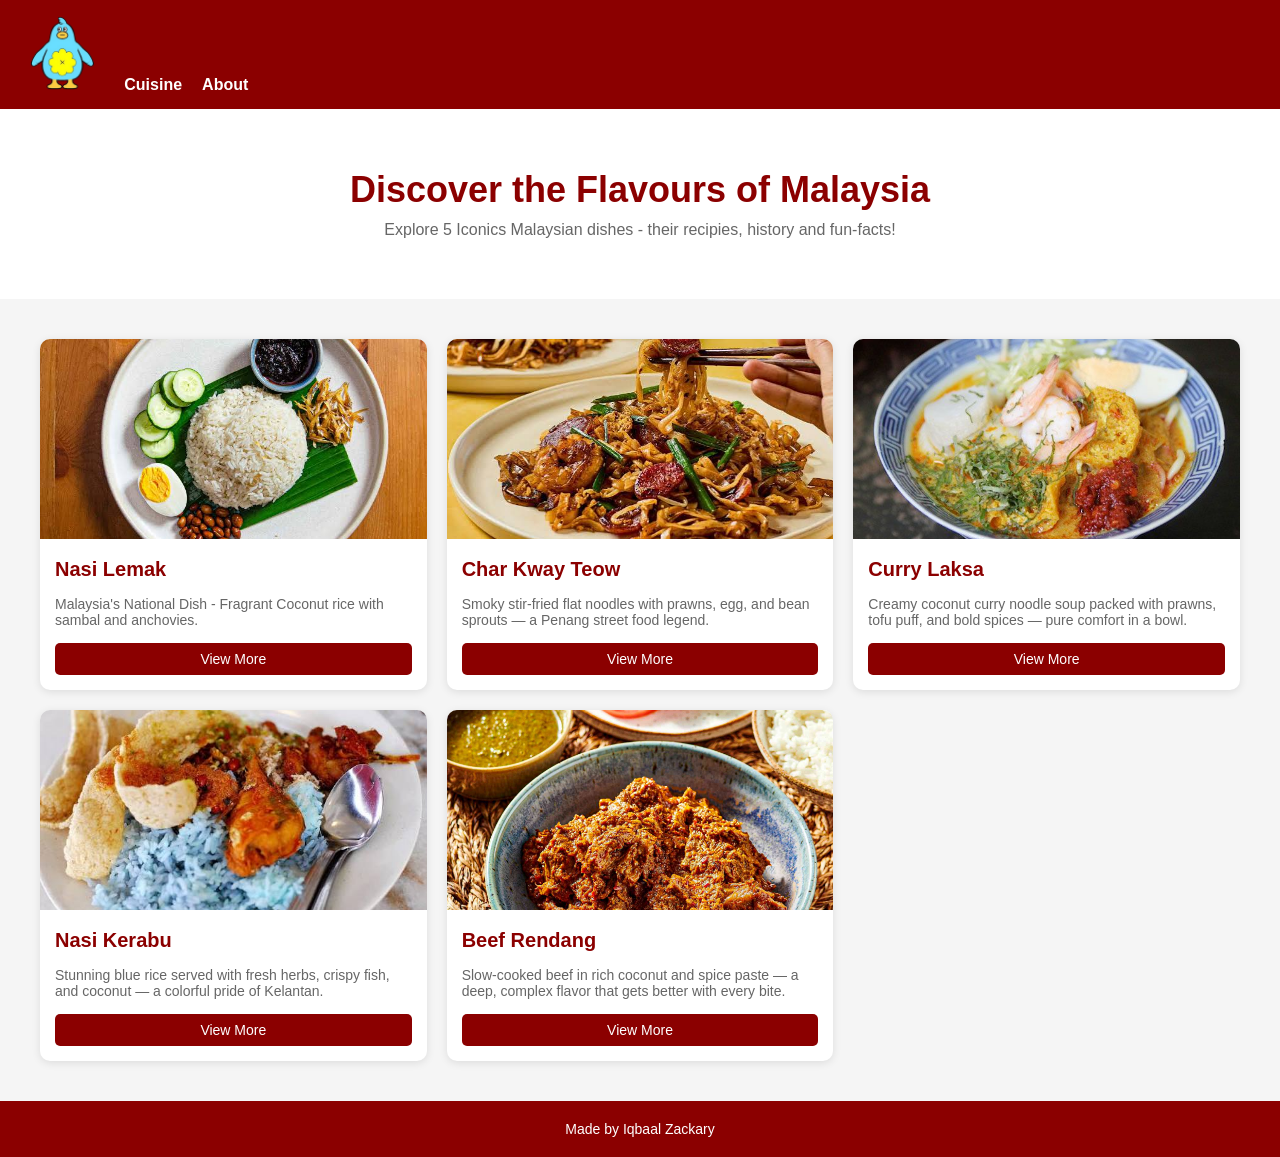
==== index.html @ 82c17782 "Bruh" ====
<!DOCTYPE html>
<html lang="en">
    <head>
        <meta charset="UTF-8" />
        <meta name="viewport" content="width=device-width, initial-scale=1.0" />
        <title>Malaysia_Cuisine</title>
        <link rel="stylesheet" href="style.css" />
    </head>

    <!-- Navigation Bar-->
    <body>
        <nav>
            <a href="../Malaysia_Cuisines/index.html">
                <img src="../Photos/logo.png" alt="Malaysia_Cuisine Logo" class="logo" />
            </a>
            <ul>
                <li><a href="../Malaysia_Cuisines/cuisines.html">Cuisine</a></li>
                <li><a href="../Malaysia_Cuisines/about.html">About</a></li>
            </ul>
        </nav>

        <!-- Greetings Section -->
        <section class="greetings">
            <h2>Discover the Flavours of Malaysia</h2>
            <p>Explore 5 Iconics Malaysian dishes - their recipies, history and fun-facts!</p>
        </section>

        <!-- Food Cards -->
        <section class="food-list">

            <div class="food-card">
                <img src="Photos/nasi_lemak.jpg" alt="Nasi Lemak" />
                <h3>Nasi Lemak</h3>
                <p>Malaysia's National Dish - Fragrant Coconut rice with sambal and anchovies.</p>
                <a href="Cuisines/nasi_lemak.html">View More</a>
            </div>

            <div class="food-card">
                <img src="Photos/char_kway_teow.jpg" alt="Char Kway Teow" />
                <h3>Char Kway Teow</h3>
                <p>Smoky stir-fried flat noodles with prawns, egg, and bean sprouts — a Penang street food legend.</p>
                <a href="Cuisines/char_kway_teow.html">View More</a>
            </div>

            <div class="food-card">
                <img src="Photos/curry_laksa.jpg" alt="Curry Laksa" />
                <h3>Curry Laksa</h3>
                <p>Creamy coconut curry noodle soup packed with prawns, tofu puff, and bold spices — pure comfort in a bowl.</p>
                <a href="Cuisines/curry_laksa.html">View More</a>
            </div>

            <div class="food-card">
                <img src="Photos/nasi_kerabu.jpg" alt="Nasi Kerabu" />
                <h3>Nasi Kerabu</h3>
                <p>Stunning blue rice served with fresh herbs, crispy fish, and coconut — a colorful pride of Kelantan.</p>
                <a href="Cuisines/nasi_kerabu.html">View More</a>
            </div>

            <div class="food-card">
                <img src="Photos/beef_rendang.jpg" alt="Beef Rendang" />
                <h3>Beef Rendang</h3>
                <p>Slow-cooked beef in rich coconut and spice paste — a deep, complex flavor that gets better with every bite.</p>
                <a href="Cuisines/beef_rendang.html">View More</a>
            </div>

        </section>

        <footer>
            <p>Made by Iqbaal Zackary</p>
        </footer>
    </body>

</html>
---- style.css ----
/* Reset */
* {
    margin: 0;
    padding: 0;
    box-sizing: border-box;
}

/* Body */
body {
    font-family: Arial, sans-serif;
    background: #f5f5f5;
    color: #333;
    overflow-x: hidden;
}

/* Navbar */
nav {
    background-color: #8b0000;
    padding: 15px 30px;
    display: flex;
    justify-content: flex-start;
    align-items: flex-end;
    gap: 30px;
}

.logo {
    height: 75px;
    width: auto;
    max-height: 75px;
}

nav ul {
    color: white;
    text-decoration: none;
    font-size: 16px;
    font-weight: bold;
    list-style: none;
    display: flex;
    gap: 20px;
}

nav li a {
    color: white;
    text-decoration: none;
    font-size: 16px;
}

nav ul li a:hover {
    color: #ffd700
}

nav ul {
    list-style: none;
    display: flex;
    gap: 20px;
}

/* Greetings Section */
.greetings {
    text-align: center;
    padding: 60px 20px;
    background-color: #fff;
}

.greetings h2 {
    font-size: 36px;
    margin-bottom: 10px;
    color: #8b0000;
}

.greetings p {
    font-size: 16px;
    color: #666;
}

/* Food Cards */
.food-list {
    display: grid;
    grid-template-columns: repeat(3, 1fr);
    gap: 20px;
    padding: 40px;
}

.food-card {
    background-color: white;
    border-radius: 10px;
    overflow: hidden;
    box-shadow: 0 2px 8px rgba(0, 0, 0, 0.1);
}

.food-card img {
    width: 100%;
    height: 200px;
    object-fit: cover;
}

.food-card h3 {
    font-size: 20px;
    padding: 15px 15px 15px;
    color: #8b0000;
}

.food-card p {
    font-size: 14px;
    padding: 0 15px 15px;
    color: #666;
}

.food-card a:hover {
    background-color: #ffd700;
    color: #333;
}
.food-card a {
    display: block;
    margin: 0 15px 15px;
    padding: 8px;
    text-align: center;
    background-color: #8b0000;
    color: white;
    text-decoration: none;
    border-radius: 5px;
    font-size: 14px;
}

/* Footer */
footer {
    text-align: center;
    padding: 20px;
    background-color: #8b0000;
    color: white;
    font-size: 14px;
}

/* Cuisine */
/* Dish Hero */
.dish-hero {
    position: relative;
    text-align: center;
}

.dish-hero img {
    width: 100%;
    height: 400px;
    object-fit: cover;
    display: block;
}

.dish-hero h1 {
    position: absolute;
    bottom: 20px;
    left: 50%;
    transform: translate(-50%);
    color: white;
    font-size: 48px;
    text-shadow: 2px 2px 8px rgba(0,0,0,0.8);
}

.dish-hero p {
    position: absolute;
    bottom: 10px;
    left: 50%;
    transform: translateX(-50%);
    color: #ffd700;
    font-size: 16px;
    text-shadow: 1px 1px 4px rgba(0,0,0,0.8);
    white-space: nowrap;
}

/* Dish Content */
.dish-content {
    max-width: 800px;
    margin: 0 auto;
    padding: 40px 20px;
}

/* Each Section */
.dish-section {
    margin-bottom: 40px;
    border-bottom:  1px solid #eee;
    padding-bottom: 40px;
}

.dish-section h2 {
    font-size: 28px;
    color: #8b0000;
    margin-bottom: 15px;
}

.dish-section h2 {
    font-size: 28px;
    color: #8b0000;
    margin-bottom: 15px;
}

.dish-section h3  {
    font-size: 18px;
    color: #333;
    margin-bottom: 15px 0 10px;
}

.dish-section p {
    font-size: 15px;
    line-height: 1.8;
    color: #555;
}

.dish-section ul, .dish-section ol {
    padding-left: 20px;
    margin-top: 10px;
    color: #555;
    font-size: 15px;
    line-height: 2;
}
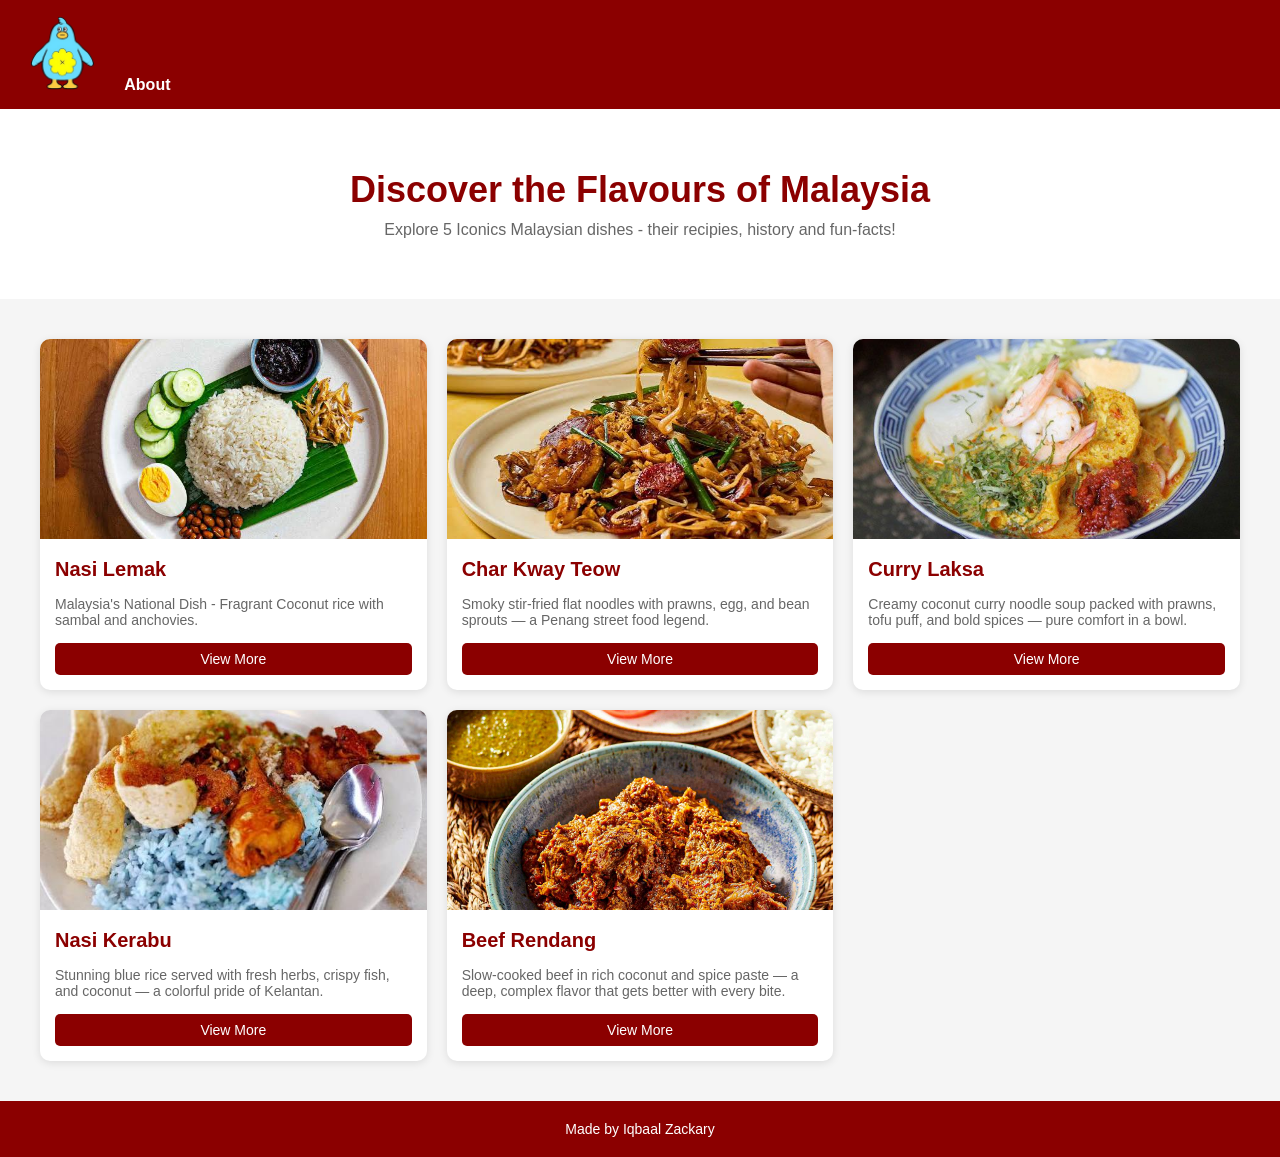
==== commit 84c931d3: "Delete Cuisine" ====
--- a/index.html
+++ b/index.html
@@ -14,7 +14,6 @@
                 <img src="../Photos/logo.png" alt="Malaysia_Cuisine Logo" class="logo" />
             </a>
             <ul>
-                <li><a href="../Malaysia_Cuisines/cuisines.html">Cuisine</a></li>
                 <li><a href="../Malaysia_Cuisines/about.html">About</a></li>
             </ul>
         </nav>
--- a/style.css
+++ b/style.css
@@ -149,19 +149,20 @@
     position: absolute;
     bottom: 20px;
     left: 50%;
-    transform: translate(-50%);
+    transform: translateX(-50%);
     color: white;
     font-size: 48px;
     text-shadow: 2px 2px 8px rgba(0,0,0,0.8);
+    white-space: nowrap;
 }
 
 .dish-hero p {
     position: absolute;
-    bottom: 10px;
+    bottom: 5px;
     left: 50%;
     transform: translateX(-50%);
     color: #ffd700;
-    font-size: 16px;
+    font-size: 14px;
     text-shadow: 1px 1px 4px rgba(0,0,0,0.8);
     white-space: nowrap;
 }
@@ -195,7 +196,7 @@
 .dish-section h3  {
     font-size: 18px;
     color: #333;
-    margin-bottom: 15px 0 10px;
+    margin: 15px 0 10px;
 }
 
 .dish-section p {
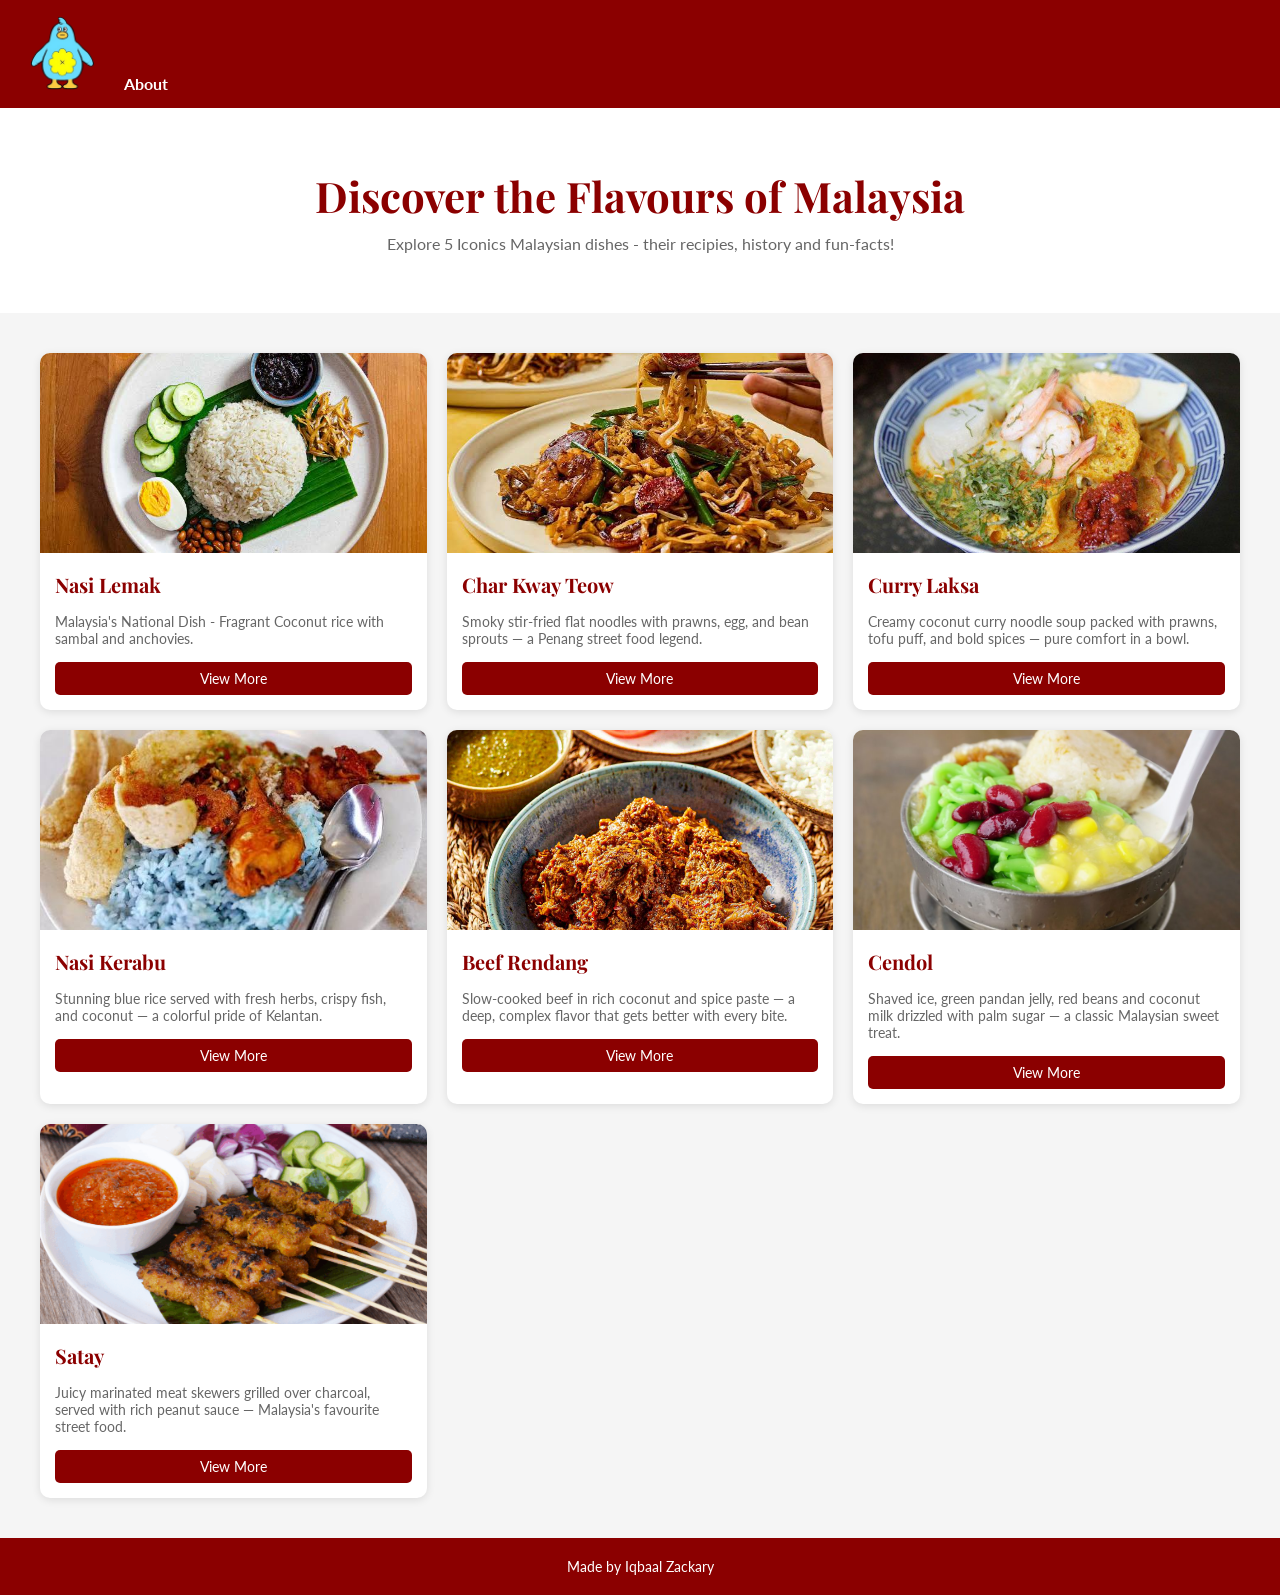
==== commit 73c6c85a: "Satay, Cendol" ====
--- a/index.html
+++ b/index.html
@@ -10,11 +10,11 @@
     <!-- Navigation Bar-->
     <body>
         <nav>
-            <a href="../Malaysia_Cuisines/index.html">
-                <img src="../Photos/logo.png" alt="Malaysia_Cuisine Logo" class="logo" />
+            <a href="index.html">
+                <img src="Photos/logo.png" alt="Malaysia_Cuisine Logo" class="logo" />
             </a>
             <ul>
-                <li><a href="../Malaysia_Cuisines/about.html">About</a></li>
+                <li><a href="about.html">About</a></li>
             </ul>
         </nav>
 
@@ -62,6 +62,20 @@
                 <a href="Cuisines/beef_rendang.html">View More</a>
             </div>
 
+            <div class="food-card">
+                <img src="Photos/cendol.jpg" alt="Cendol" />
+                <h3>Cendol</h3>
+                <p>Shaved ice, green pandan jelly, red beans and coconut milk drizzled with palm sugar — a classic Malaysian sweet treat.</p>
+                <a href="Cuisines/cendol.html">View More</a>
+            </div>
+
+            <div class="food-card">
+                <img src="Photos/satay.png" alt="Satay" />
+                <h3>Satay</h3>
+                <p>Juicy marinated meat skewers grilled over charcoal, served with rich peanut sauce — Malaysia's favourite street food.</p>
+                <a href="Cuisines/satay.html">View More</a>
+            </div>
+
         </section>
 
         <footer>
--- a/style.css
+++ b/style.css
@@ -1,3 +1,5 @@
+@import url('https://fonts.googleapis.com/css2?family=Playfair+Display:wght@400;700&family=Lato:wght@300;400;700&display=swap');
+
 /* Reset */
 * {
     margin: 0;
@@ -7,7 +9,7 @@
 
 /* Body */
 body {
-    font-family: Arial, sans-serif;
+    font-family: 'Lato', sans-serif;
     background: #f5f5f5;
     color: #333;
     overflow-x: hidden;
@@ -25,6 +27,7 @@
 
 .logo {
     height: 75px;
+    
     width: auto;
     max-height: 75px;
 }
@@ -63,7 +66,8 @@
 }
 
 .greetings h2 {
-    font-size: 36px;
+    font-family: 'Playfair Display', serif;
+    font-size: 42px;
     margin-bottom: 10px;
     color: #8b0000;
 }
@@ -95,6 +99,7 @@
 }
 
 .food-card h3 {
+    font-family: 'Playfair Display', serif;
     font-size: 20px;
     padding: 15px 15px 15px;
     color: #8b0000;
@@ -146,6 +151,7 @@
 }
 
 .dish-hero h1 {
+    font-family: 'Playfair Display', serif;
     position: absolute;
     bottom: 20px;
     left: 50%;
@@ -182,12 +188,7 @@
 }
 
 .dish-section h2 {
-    font-size: 28px;
-    color: #8b0000;
-    margin-bottom: 15px;
-}
-
-.dish-section h2 {
+    font-family: 'Playfair Display', serif;
     font-size: 28px;
     color: #8b0000;
     margin-bottom: 15px;
@@ -211,4 +212,103 @@
     color: #555;
     font-size: 15px;
     line-height: 2;
+}
+
+.about-content {
+    max-width: 800px;
+    margin: 0 auto;
+    padding: 40px 20px;
+}
+
+.about-section {
+    margin-bottom: 40px;
+    border-bottom: 1px solid #eee;
+    padding-bottom: 40px;
+}
+
+.about-section h2 {
+    font-size: 28px;
+    color: #8b0000;
+    margin-bottom: 15px;
+}
+
+.about-section p {
+    font-size: 15px;
+    line-height: 1.8;
+    color: #555;
+    margin-bottom: 10px;
+}
+
+/* Feedback Form */
+.feedback-form {
+    display: flex;
+    flex-direction: column;
+    gap: 15px;
+    margin-top: 20px;
+}
+
+.feedback-form input,
+.feedback-form textarea {
+    padding: 12px;
+    border: 1px solid #ddd;
+    border-radius: 5px;
+    font-size: 14px;
+    font-family: Arial, sans-serif;
+    width: 100%;
+}
+
+.feedback-form button {
+    padding: 12px;
+    background-color: #8b0000;
+    color: white;
+    border: none;
+    border-radius: 5px;
+    font-size: 15px;
+    cursor: pointer;
+    width: 100%;
+}
+
+.feedback-form button:hover {
+    background-color: #ffd700;
+    color: #333;
+}
+
+/* Tablet - 2 columns */
+@media (max-width: 900px) {
+    .food-list {
+        grid-template-columns: repeat(2, 1fr);
+    }
+}
+
+/* Mobile - 1 coumn */
+@media (max-width: 600px) {
+    .food-list {
+        grid-template-columns: 1fr;
+        padding: 20px;
+    }
+
+    .greetings h2 {
+        font-size: 24px;
+    }
+
+    .greetings p {
+        font-size: 14px;
+    }
+
+    nav {
+        padding: 10px 15px;
+        gap: 15px;
+    }
+
+    .logo {
+        height: 50px;
+    }
+
+    .dish-hero h1 {
+        font-size: 28px;
+    }
+
+    .dish-content {
+        padding: 20px 15px;
+    }
 }
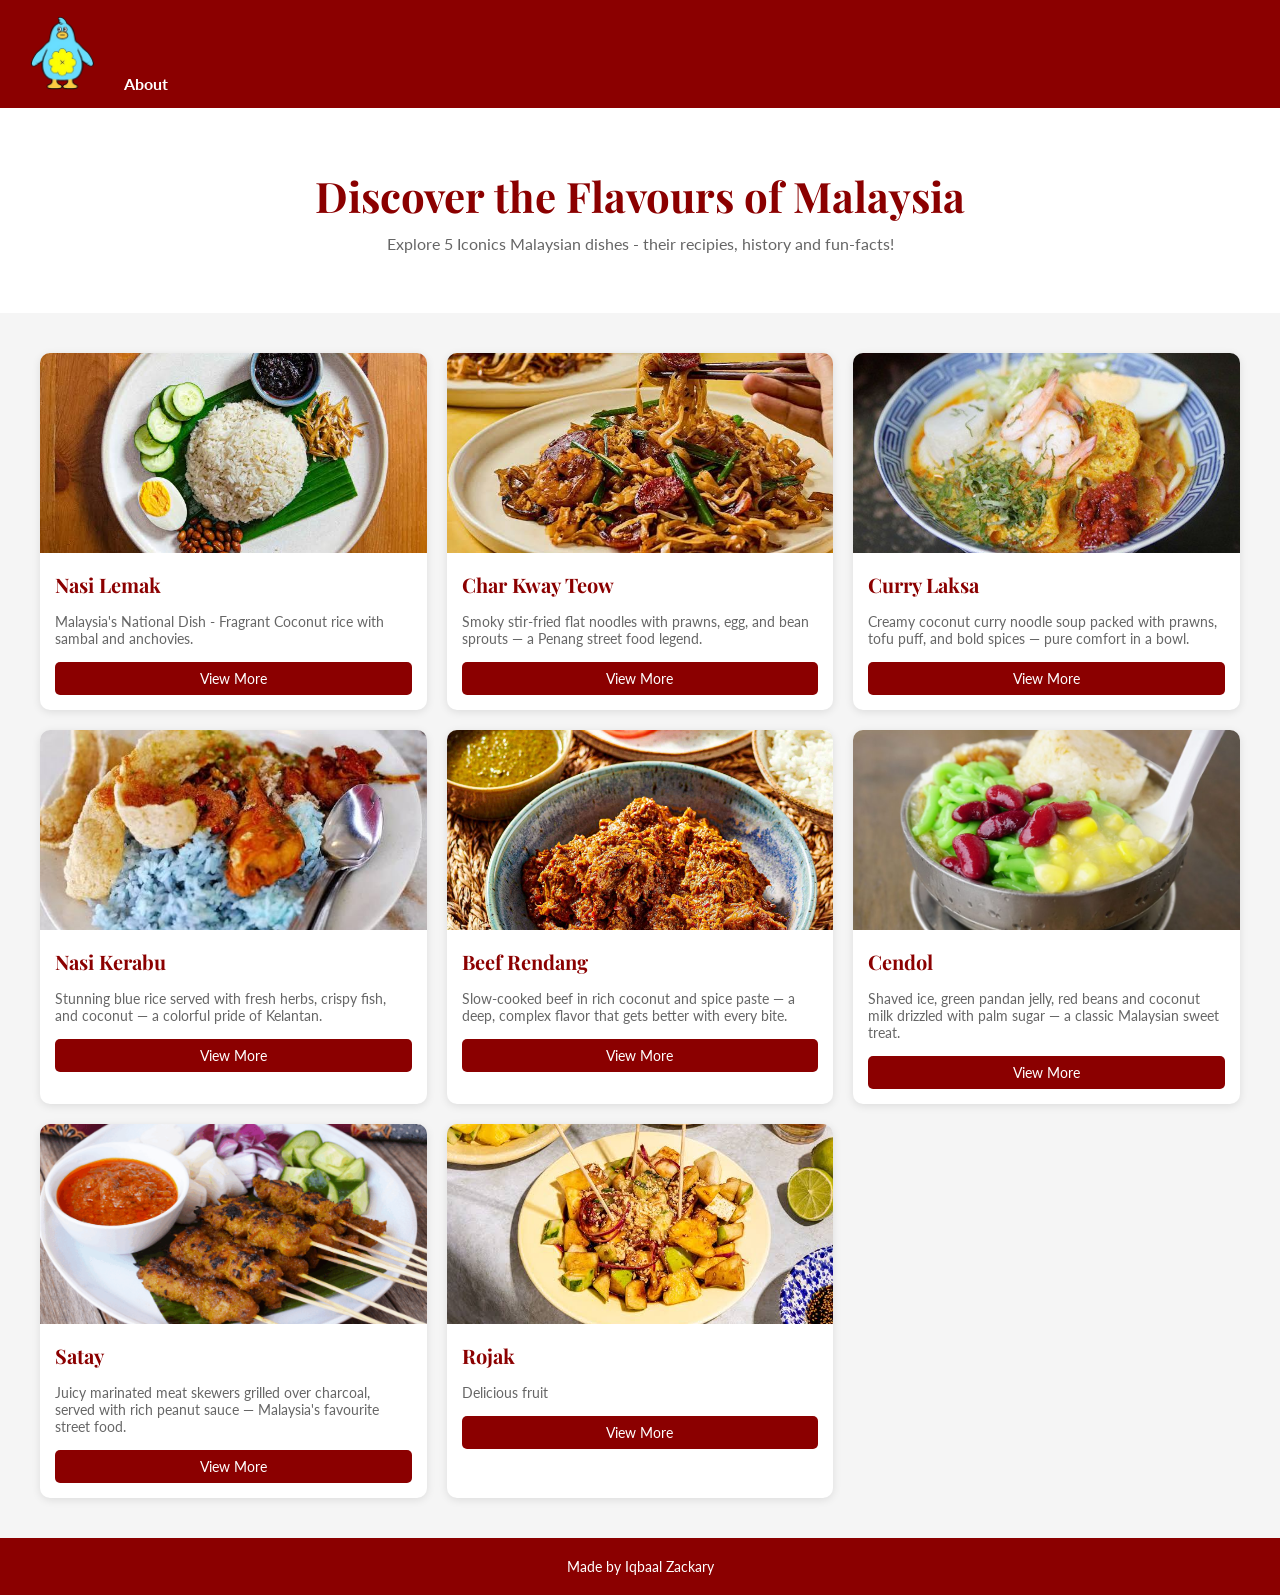
==== commit bef93870: "Rojak" ====
--- a/index.html
+++ b/index.html
@@ -76,6 +76,13 @@
                 <a href="Cuisines/satay.html">View More</a>
             </div>
 
+            <div class="food-card">
+                <img src="Photos/rojak.jpg" alt="rojak">
+                <h3>Rojak</h3>
+                <p>Delicious fruit</p>
+                <a href="Cuisines/rojak.html">View More</a>
+            </div>
+
         </section>
 
         <footer>
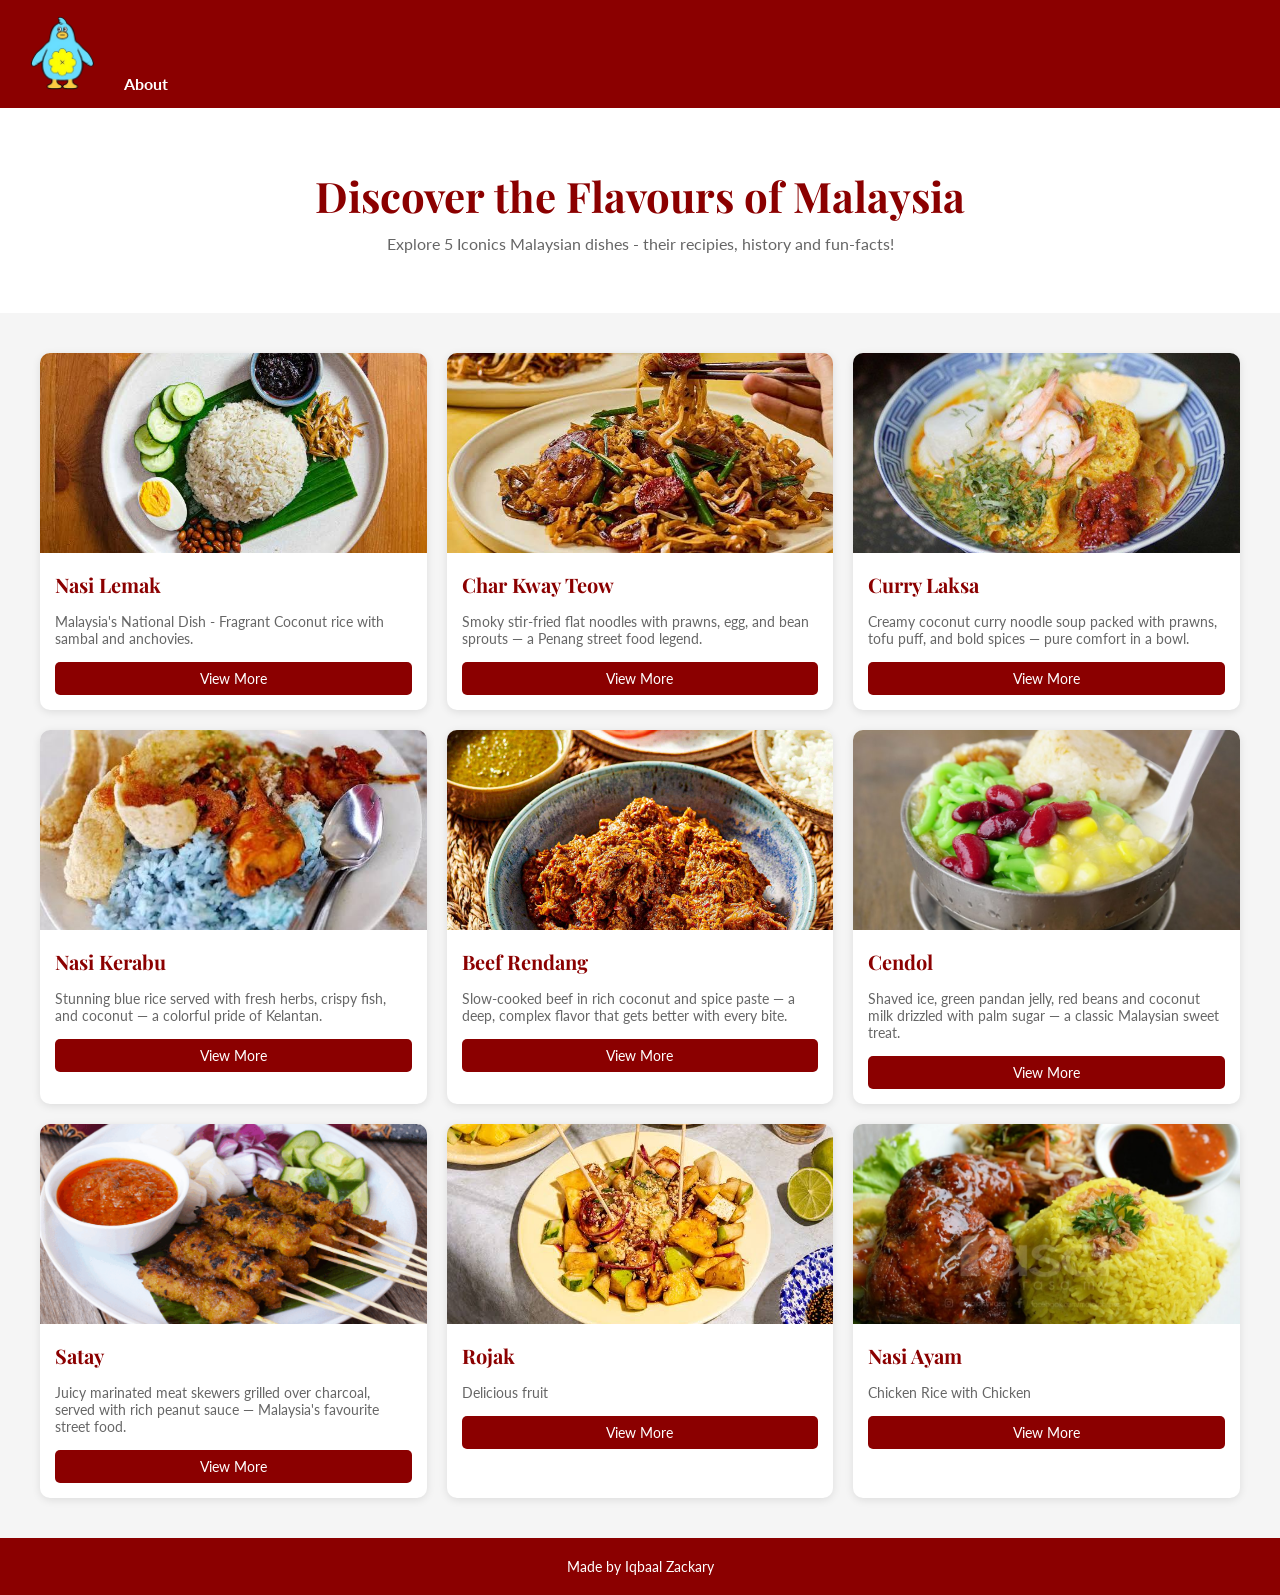
==== commit 222670c4: "Nasi Ayam Added" ====
--- a/index.html
+++ b/index.html
@@ -77,10 +77,17 @@
             </div>
 
             <div class="food-card">
-                <img src="Photos/rojak.jpg" alt="rojak">
+                <img src="Photos/rojak.jpg" alt="Rojak" />
                 <h3>Rojak</h3>
                 <p>Delicious fruit</p>
                 <a href="Cuisines/rojak.html">View More</a>
+            </div>
+
+            <div class="food-card">
+                <img src="Photos/nasi_ayam.jpg" alt="Nasi Ayam" />
+                <h3>Nasi Ayam</h3>
+                <p>Chicken Rice with Chicken</p>
+                <a href="Cuisines/nasi_ayam.html">View More</a>
             </div>
 
         </section>
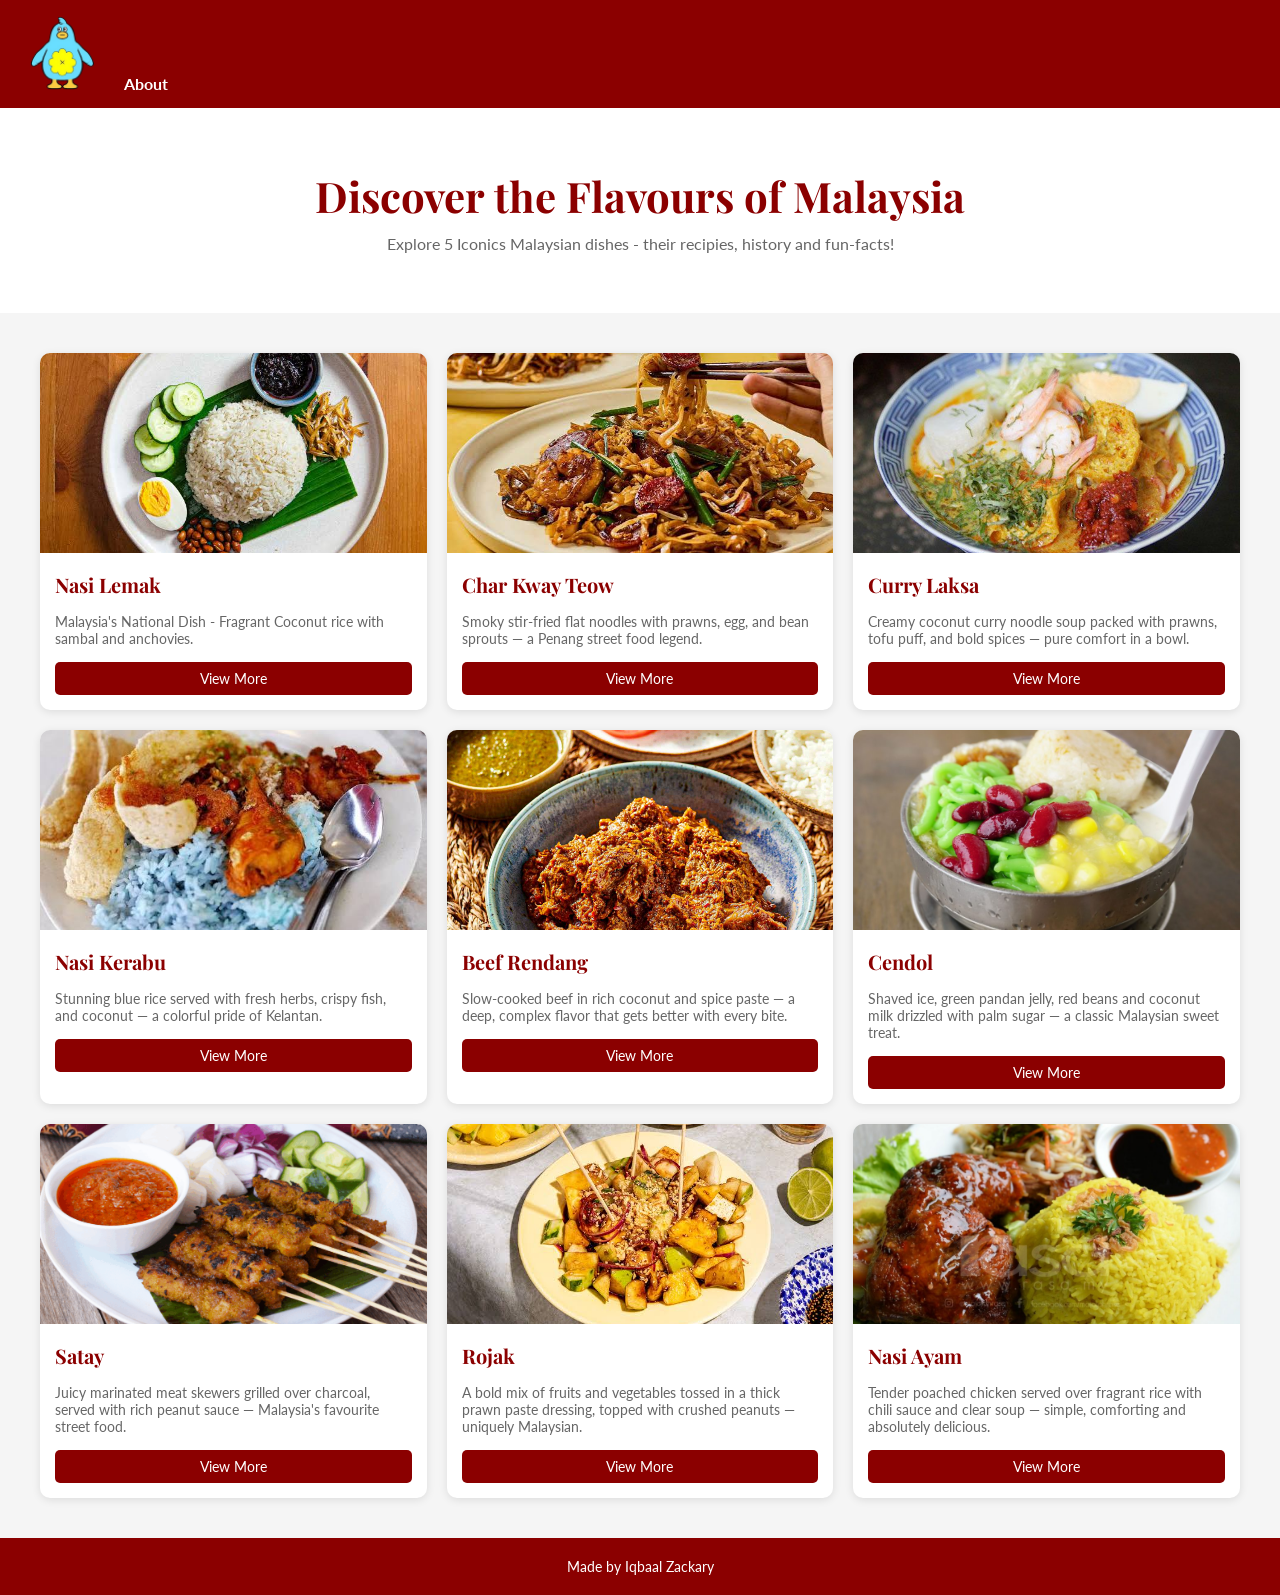
==== commit dad448f0: "Updated description for food" ====
--- a/index.html
+++ b/index.html
@@ -79,14 +79,14 @@
             <div class="food-card">
                 <img src="Photos/rojak.jpg" alt="Rojak" />
                 <h3>Rojak</h3>
-                <p>Delicious fruit</p>
+                <p>A bold mix of fruits and vegetables tossed in a thick prawn paste dressing, topped with crushed peanuts — uniquely Malaysian.</p>
                 <a href="Cuisines/rojak.html">View More</a>
             </div>
 
             <div class="food-card">
                 <img src="Photos/nasi_ayam.jpg" alt="Nasi Ayam" />
                 <h3>Nasi Ayam</h3>
-                <p>Chicken Rice with Chicken</p>
+                <p>Tender poached chicken served over fragrant rice with chili sauce and clear soup — simple, comforting and absolutely delicious.</p>
                 <a href="Cuisines/nasi_ayam.html">View More</a>
             </div>
 
